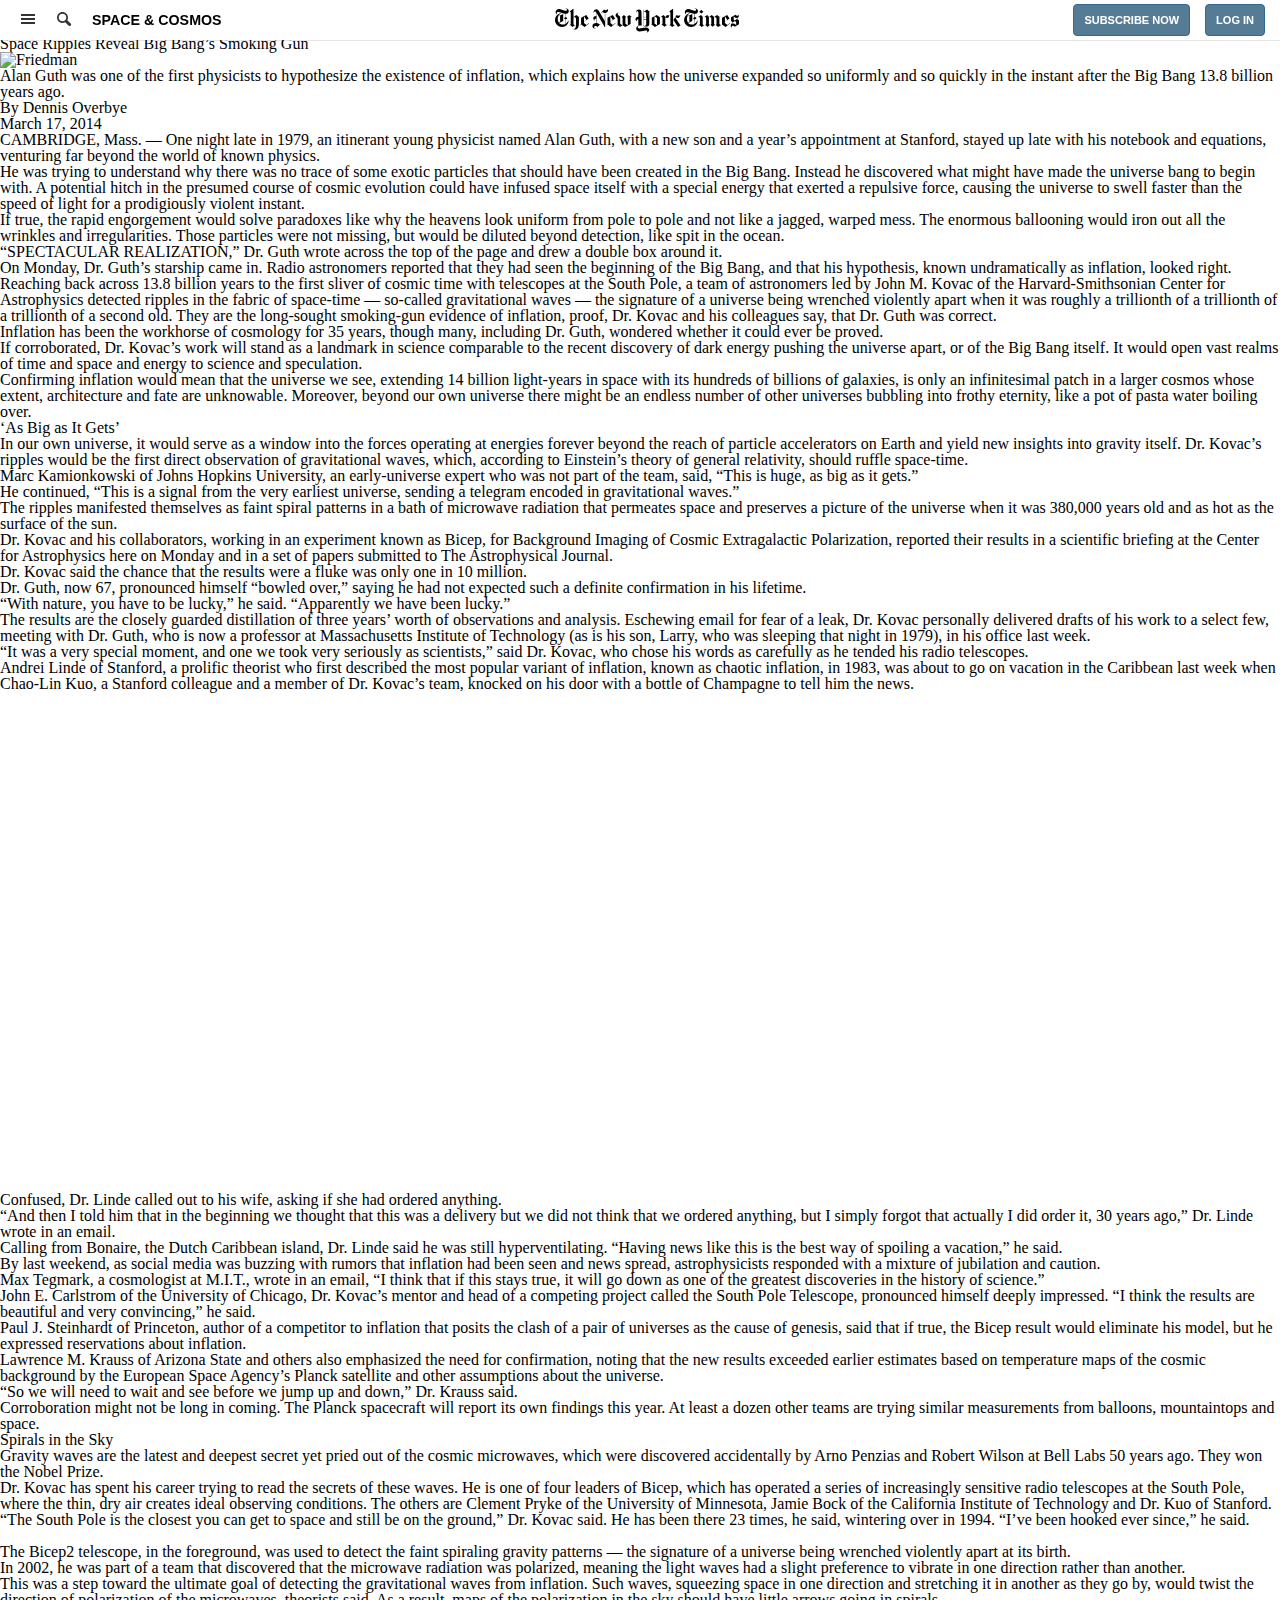
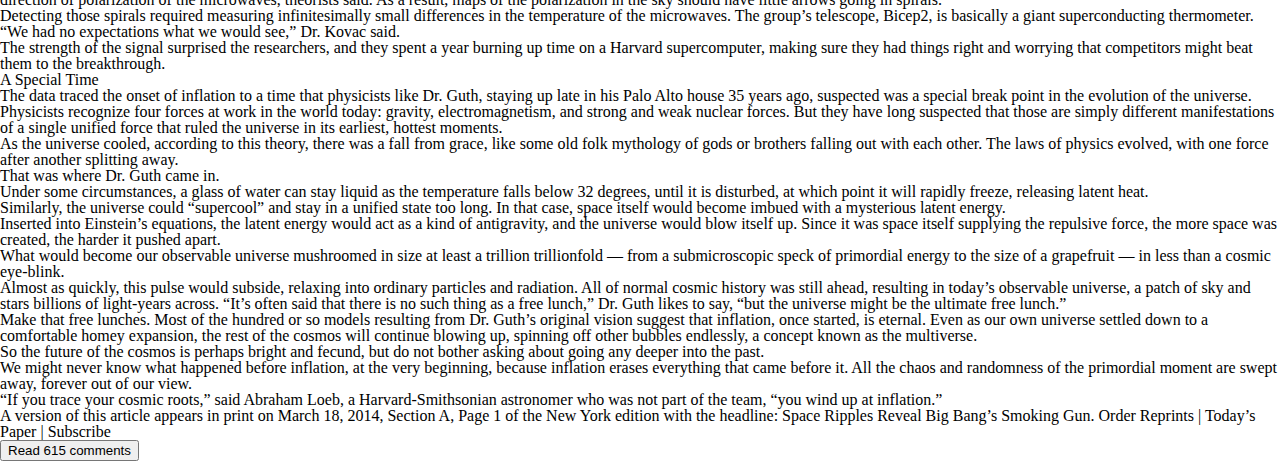
==== homepage.html @ ad90fe3d "Finish nav bar" ====
<!DOCTYPE html>
<html lang="en">
<head>
    <meta charset="UTF-8">
    <meta name="viewport" content="width=device-width, initial-scale=1.0">
    <title>Space Ripples Reveal Big Bang’s Smoking Gun</title>
    <link rel="icon" href="assets/">
    <link rel="stylesheet" href="reset.css">
    <link rel="stylesheet" href="style.css">
</head>
<body>

  <nav class="nav-bar">
    <ul>
      <li class="left-nav-bar"><img src="assets/hamburger-menu.svg" alt=""></li>
      <li class="left-nav-bar"><img src="assets/search.svg" alt=""></li>
      <li class="left-nav-bar section-topic"><a href="https://www.nytimes.com/section/science/space">Space &amp; Cosmos</a></li>

      <li class="middle-nav-bar"><img src="assets/nyt-logo.svg" alt=""></li>

      <li class="right-nav-bar"><button>Subscribe now</button></li>
      <li class="right-nav-bar"><button>Log in</button></li>
    </ul>
  </nav>
  <article>
    <header>Space Ripples Reveal Big Bang’s Smoking Gun</header>
    <nav><ul>
      <li></li>
      <li></li>
      <li></li>
      <li></li>
      <li></li>
      <li></li>
      <li></li>
    </ul></nav>
    <figure>
      <img src="https://static01.nyt.com/images/2014/03/18/science/space/18cosmos/18cosmos-superJumbo.jpg?quality=90&auto=webp" alt="Friedman">
      <figcaption>Alan Guth was one of the first physicists to hypothesize the existence of inflation, which explains how the universe expanded so uniformly and so quickly in the instant after the Big Bang 13.8 billion years ago.</figcaption>
    </figure>
    <section class="author-and-date">
      <p class="author">By Dennis Overbye</p>
      <p class="date">March 17, 2014</p>
    </section>
    <p>CAMBRIDGE, Mass. — One night late in 1979, an itinerant young physicist named Alan Guth, with a new son and a year’s appointment at Stanford, stayed up late with his notebook and equations, venturing far beyond the world of known physics.</p>
    <p>He was trying to understand why there was no trace of some exotic particles that should have been created in the Big Bang. Instead he discovered what might have made the universe bang to begin with. A potential hitch in the presumed course of cosmic evolution could have infused space itself with a special energy that exerted a repulsive force, causing the universe to swell faster than the speed of light for a prodigiously violent instant.</p>
    <p>If true, the rapid engorgement would solve paradoxes like why the heavens look uniform from pole to pole and not like a jagged, warped mess. The enormous ballooning would iron out all the wrinkles and irregularities. Those particles were not missing, but would be diluted beyond detection, like spit in the ocean.</p>
    <p>“SPECTACULAR REALIZATION,” Dr. Guth wrote across the top of the page and drew a double box around it.</p>
    <p>On Monday, Dr. Guth’s starship came in. Radio astronomers reported that they had seen the beginning of the Big Bang, and that his hypothesis, known undramatically as inflation, looked right.</p>
    <p>Reaching back across 13.8 billion years to the first sliver of cosmic time with telescopes at the South Pole, a team of astronomers led by John M. Kovac of the Harvard-Smithsonian Center for Astrophysics detected ripples in the fabric of space-time — so-called gravitational waves — the signature of a universe being wrenched violently apart when it was roughly a trillionth of a trillionth of a trillionth of a second old. They are the long-sought smoking-gun evidence of inflation, proof, Dr. Kovac and his colleagues say, that Dr. Guth was correct.</p>
    <p>Inflation has been the workhorse of cosmology for 35 years, though many, including Dr. Guth, wondered whether it could ever be proved.</p>
    <p>If corroborated, Dr. Kovac’s work will stand as a landmark in science comparable to the recent discovery of dark energy pushing the universe apart, or of the Big Bang itself. It would open vast realms of time and space and energy to science and speculation.</p>
    <p>Confirming inflation would mean that the universe we see, extending 14 billion light-years in space with its hundreds of billions of galaxies, is only an infinitesimal patch in a larger cosmos whose extent, architecture and fate are unknowable. Moreover, beyond our own universe there might be an endless number of other universes bubbling into frothy eternity, like a pot of pasta water boiling over.</p>
    <h2>‘As Big as It Gets’</h2>
    <p>In our own universe, it would serve as a window into the forces operating at energies forever beyond the reach of particle accelerators on Earth and yield new insights into gravity itself. Dr. Kovac’s ripples would be the first direct observation of gravitational waves, which, according to Einstein’s theory of general relativity, should ruffle space-time.</p>
    <p>Marc Kamionkowski of Johns Hopkins University, an early-universe expert who was not part of the team, said, “This is huge, as big as it gets.”</p>
    <p>He continued, “This is a signal from the very earliest universe, sending a telegram encoded in gravitational waves.”</p>
    <p>The ripples manifested themselves as faint spiral patterns in a bath of microwave radiation that permeates space and preserves a picture of the universe when it was 380,000 years old and as hot as the surface of the sun.</p>
    <p>Dr. Kovac and his collaborators, working in an experiment known as Bicep, for Background Imaging of Cosmic Extragalactic Polarization, reported their results in a scientific briefing at the Center for Astrophysics here on Monday and in a set of papers submitted to The Astrophysical Journal.</p>
    <section class="theory-of-inflation"></section>
    <p>Dr. Kovac said the chance that the results were a fluke was only one in 10 million.</p>
    <p>Dr. Guth, now 67, pronounced himself “bowled over,” saying he had not expected such a definite confirmation in his lifetime.</p>
    <p>“With nature, you have to be lucky,” he said. “Apparently we have been lucky.”</p>
    <p>The results are the closely guarded distillation of three years’ worth of observations and analysis. Eschewing email for fear of a leak, Dr. Kovac personally delivered drafts of his work to a select few, meeting with Dr. Guth, who is now a professor at Massachusetts Institute of Technology (as is his son, Larry, who was sleeping that night in 1979), in his office last week.</p>
    <p>“It was a very special moment, and one we took very seriously as scientists,” said Dr. Kovac, who chose his words as carefully as he tended his radio telescopes.</p>
    <p>Andrei Linde of Stanford, a prolific theorist who first described the most popular variant of inflation, known as chaotic inflation, in 1983, was about to go on vacation in the Caribbean last week when Chao-Lin Kuo, a Stanford colleague and a member of Dr. Kovac’s team, knocked on his door with a bottle of Champagne to tell him the news.</p>
    <iframe width="1345" height="497" src="https://www.youtube.com/embed/ZlfIVEy_YOA" frameborder="0" allow="accelerometer; autoplay; clipboard-write; encrypted-media; gyroscope; picture-in-picture" allowfullscreen></iframe>
    <p>Confused, Dr. Linde called out to his wife, asking if she had ordered anything.</p>
    <p>“And then I told him that in the beginning we thought that this was a delivery but we did not think that we ordered anything, but I simply forgot that actually I did order it, 30 years ago,” Dr. Linde wrote in an email.</p>
    <p>Calling from Bonaire, the Dutch Caribbean island, Dr. Linde said he was still hyperventilating. “Having news like this is the best way of spoiling a vacation,” he said.</p>
    <p>By last weekend, as social media was buzzing with rumors that inflation had been seen and news spread, astrophysicists responded with a mixture of jubilation and caution.</p>
    <p>Max Tegmark, a cosmologist at M.I.T., wrote in an email, “I think that if this stays true, it will go down as one of the greatest discoveries in the history of science.”</p>
    <p>John E. Carlstrom of the University of Chicago, Dr. Kovac’s mentor and head of a competing project called the South Pole Telescope, pronounced himself deeply impressed. “I think the results are beautiful and very convincing,” he said.</p>
    <p>Paul J. Steinhardt of Princeton, author of a competitor to inflation that posits the clash of a pair of universes as the cause of genesis, said that if true, the Bicep result would eliminate his model, but he expressed reservations about inflation.</p>
    <p>Lawrence M. Krauss of Arizona State and others also emphasized the need for confirmation, noting that the new results exceeded earlier estimates based on temperature maps of the cosmic background by the European Space Agency’s Planck satellite and other assumptions about the universe.</p>
    <p>“So we will need to wait and see before we jump up and down,” Dr. Krauss said.</p>
    <p>Corroboration might not be long in coming. The Planck spacecraft will report its own findings this year. At least a dozen other teams are trying similar measurements from balloons, mountaintops and space.</p>
    <h2>Spirals in the Sky</h2>
    <p>Gravity waves are the latest and deepest secret yet pried out of the cosmic microwaves, which were discovered accidentally by Arno Penzias and Robert Wilson at Bell Labs 50 years ago. They won the Nobel Prize.</p>
    <p>Dr. Kovac has spent his career trying to read the secrets of these waves. He is one of four leaders of Bicep, which has operated a series of increasingly sensitive radio telescopes at the South Pole, where the thin, dry air creates ideal observing conditions. The others are Clement Pryke of the University of Minnesota, Jamie Bock of the California Institute of Technology and Dr. Kuo of Stanford.</p>
    <p>“The South Pole is the closest you can get to space and still be on the ground,” Dr. Kovac said. He has been there 23 times, he said, wintering over in 1994. “I’ve been hooked ever since,” he said.</p>
    <figure>
      <img src="https://static01.nyt.com/images/2014/03/18/science/space/18cosmos-2/18cosmos-2-jumbo.jpg?quality=90&auto=webp" alt="">
      <figcaption>The Bicep2 telescope, in the foreground, was used to detect the faint spiraling gravity patterns — the signature of a universe being wrenched violently apart at its birth.</figcaption>
    </figure>
    <p>In 2002, he was part of a team that discovered that the microwave radiation was polarized, meaning the light waves had a slight preference to vibrate in one direction rather than another.</p>
    <p>This was a step toward the ultimate goal of detecting the gravitational waves from inflation. Such waves, squeezing space in one direction and stretching it in another as they go by, would twist the direction of polarization of the microwaves, theorists said. As a result, maps of the polarization in the sky should have little arrows going in spirals.</p>
    <p>Detecting those spirals required measuring infinitesimally small differences in the temperature of the microwaves. The group’s telescope, Bicep2, is basically a giant superconducting thermometer.</p>
    <p>“We had no expectations what we would see,” Dr. Kovac said.</p>
    <p>The strength of the signal surprised the researchers, and they spent a year burning up time on a Harvard supercomputer, making sure they had things right and worrying that competitors might beat them to the breakthrough.</p>
    <h2>A Special Time</h2>
    <p>The data traced the onset of inflation to a time that physicists like Dr. Guth, staying up late in his Palo Alto house 35 years ago, suspected was a special break point in the evolution of the universe.</p>
    <p>Physicists recognize four forces at work in the world today: gravity, electromagnetism, and strong and weak nuclear forces. But they have long suspected that those are simply different manifestations of a single unified force that ruled the universe in its earliest, hottest moments.</p>
    <p>As the universe cooled, according to this theory, there was a fall from grace, like some old folk mythology of gods or brothers falling out with each other. The laws of physics evolved, with one force after another splitting away.</p>
    <p>That was where Dr. Guth came in.</p>
    <p>Under some circumstances, a glass of water can stay liquid as the temperature falls below 32 degrees, until it is disturbed, at which point it will rapidly freeze, releasing latent heat.</p>
    <p>Similarly, the universe could “supercool” and stay in a unified state too long. In that case, space itself would become imbued with a mysterious latent energy.</p>
    <p>Inserted into Einstein’s equations, the latent energy would act as a kind of antigravity, and the universe would blow itself up. Since it was space itself supplying the repulsive force, the more space was created, the harder it pushed apart.</p>
    <p>What would become our observable universe mushroomed in size at least a trillion trillionfold — from a submicroscopic speck of primordial energy to the size of a grapefruit — in less than a cosmic eye-blink.</p>
    <p>Almost as quickly, this pulse would subside, relaxing into ordinary particles and radiation. All of normal cosmic history was still ahead, resulting in today’s observable universe, a patch of sky and stars billions of light-years across. “It’s often said that there is no such thing as a free lunch,” Dr. Guth likes to say, “but the universe might be the ultimate free lunch.”</p>
    <p>Make that free lunches. Most of the hundred or so models resulting from Dr. Guth’s original vision suggest that inflation, once started, is eternal. Even as our own universe settled down to a comfortable homey expansion, the rest of the cosmos will continue blowing up, spinning off other bubbles endlessly, a concept known as the multiverse.</p>
    <p>So the future of the cosmos is perhaps bright and fecund, but do not bother asking about going any deeper into the past.</p>
    <p>We might never know what happened before inflation, at the very beginning, because inflation erases everything that came before it. All the chaos and randomness of the primordial moment are swept away, forever out of our view.</p>
    <p>“If you trace your cosmic roots,” said Abraham Loeb, a Harvard-Smithsonian astronomer who was not part of the team, “you wind up at inflation.”</p>
    <div class="bottom-of-article">
      <p>A version of this article appears in print on March 18, 2014, Section A, Page 1 of the New York edition with the headline: Space Ripples Reveal Big Bang’s Smoking Gun. Order Reprints | Today’s Paper | Subscribe</p>
      <button>Read 615 comments</button>
    </div>
  </article>
</body>
</html>
---- style.css ----
a {
	/* visual */
	text-decoration: none;	
	color: black;
}

.nav-bar {
	/* positioning */
	position: fixed;
	top: 0;
	left: 0;
	right: 0;
	z-index: 98;

	/* visual */
	background-color: #fff;
	box-shadow: 0 0 0 1px rgba(0, 0, 0, 0.1);
}

.nav-bar ul {
	/* Positioning */

	/* Box model */
	display: flex;
	justify-content: center;
	align-items: center;

	/* Typographic */

	/* Visual */
	height: 40px;

	/* Misc */
}

.left-nav-bar {
	/* positioning */
	margin-left: 20px;
}

.section-topic a{
	/* typographic */
	text-transform: uppercase;
	font-weight: 700;
	font-family: nyt-franklin,helvetica,arial,sans-serif;
	font-size: 14.25px;
}

.middle-nav-bar {
	/* box model */
	display: flex;
	flex-grow: 1;
	justify-content: center;
}

.right-nav-bar {
	/* positioning	 */
	margin-right: 15px;
}

.right-nav-bar button {
	/* visual */
	height: 32px;
	color:white;
	background-color: blue;
	border-radius: 4px;
	background-color: #567b95;
	border: 1px solid #326891;
	padding-left: 10px;
	padding-right: 10px;

	/* typographic */
	font-weight: 700;
	font-family: nyt-franklin,helvetica,arial,sans-serif;
	font-size: 11px;
	text-transform: uppercase;

	/* misc */
	cursor: pointer;
}

.section {
	display: flex;
	justify-content: space-evenly;
}

article {
	margin-top: 36px;
}
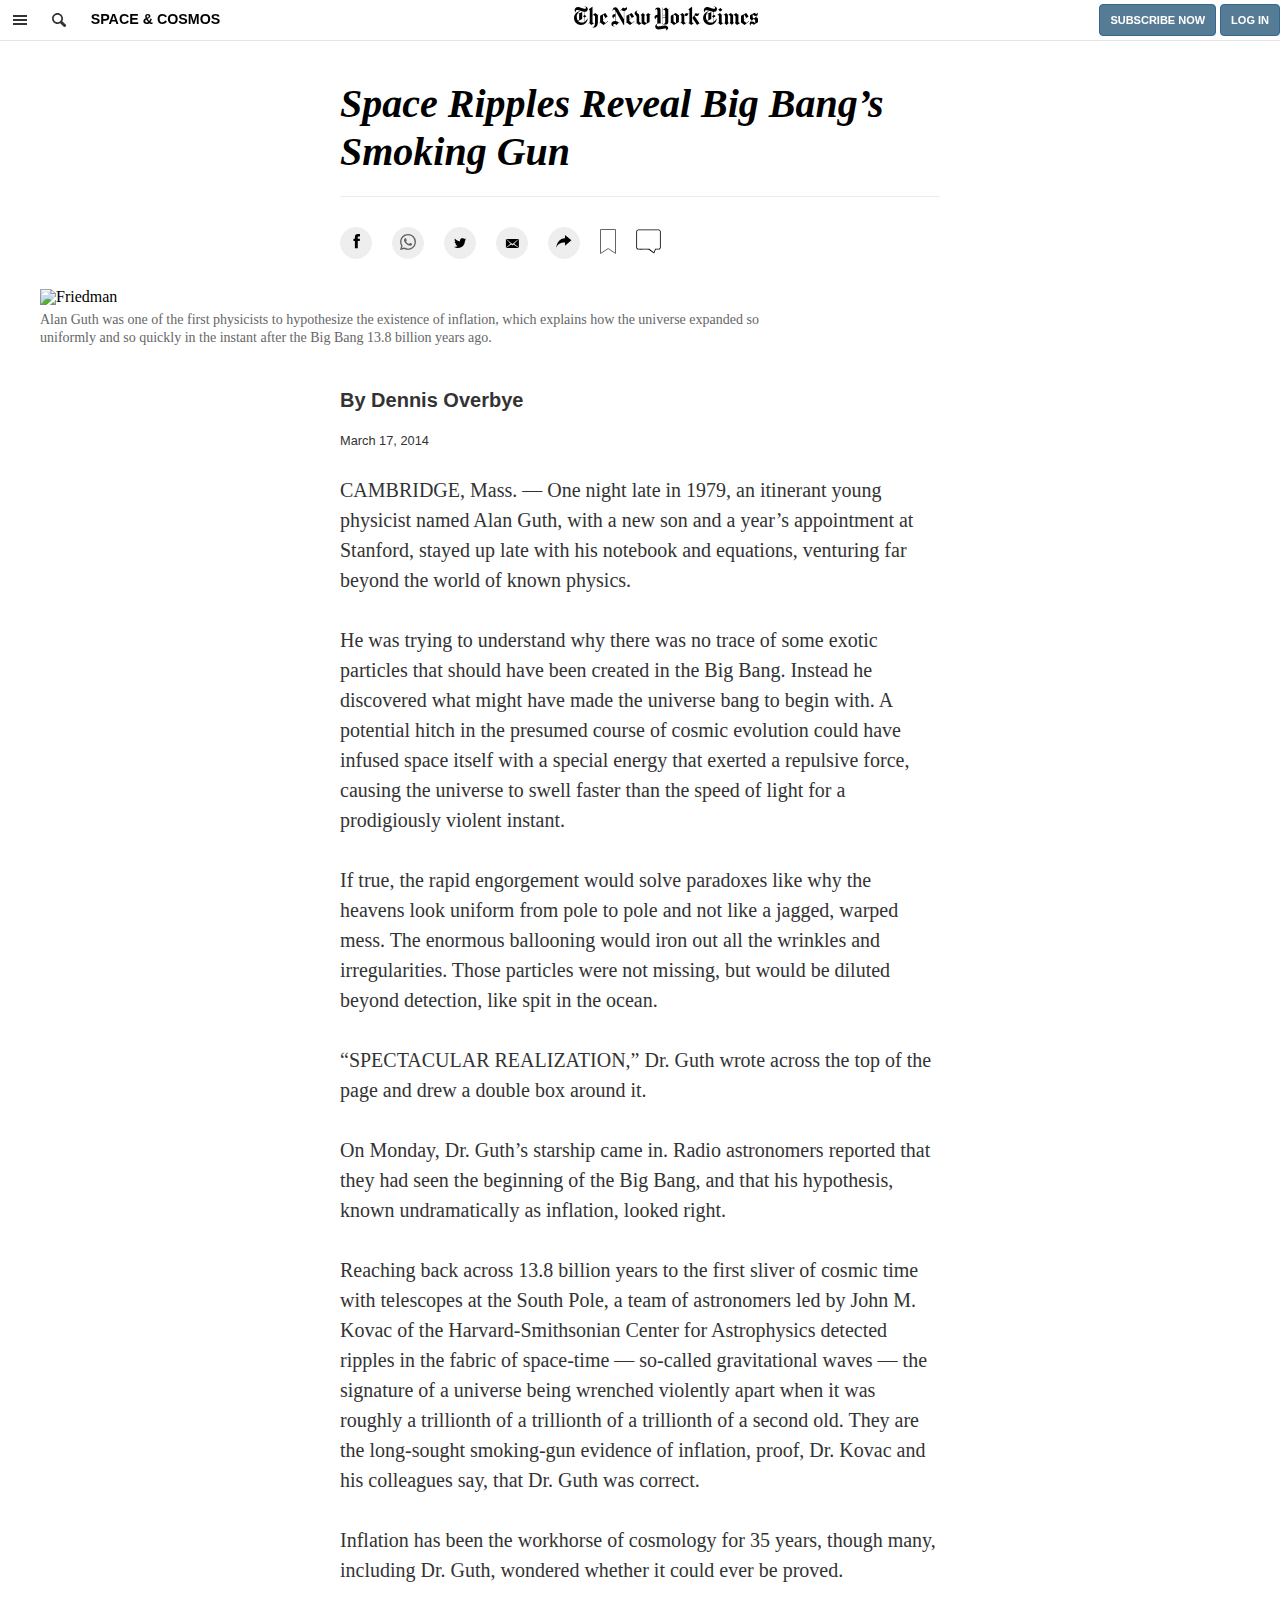
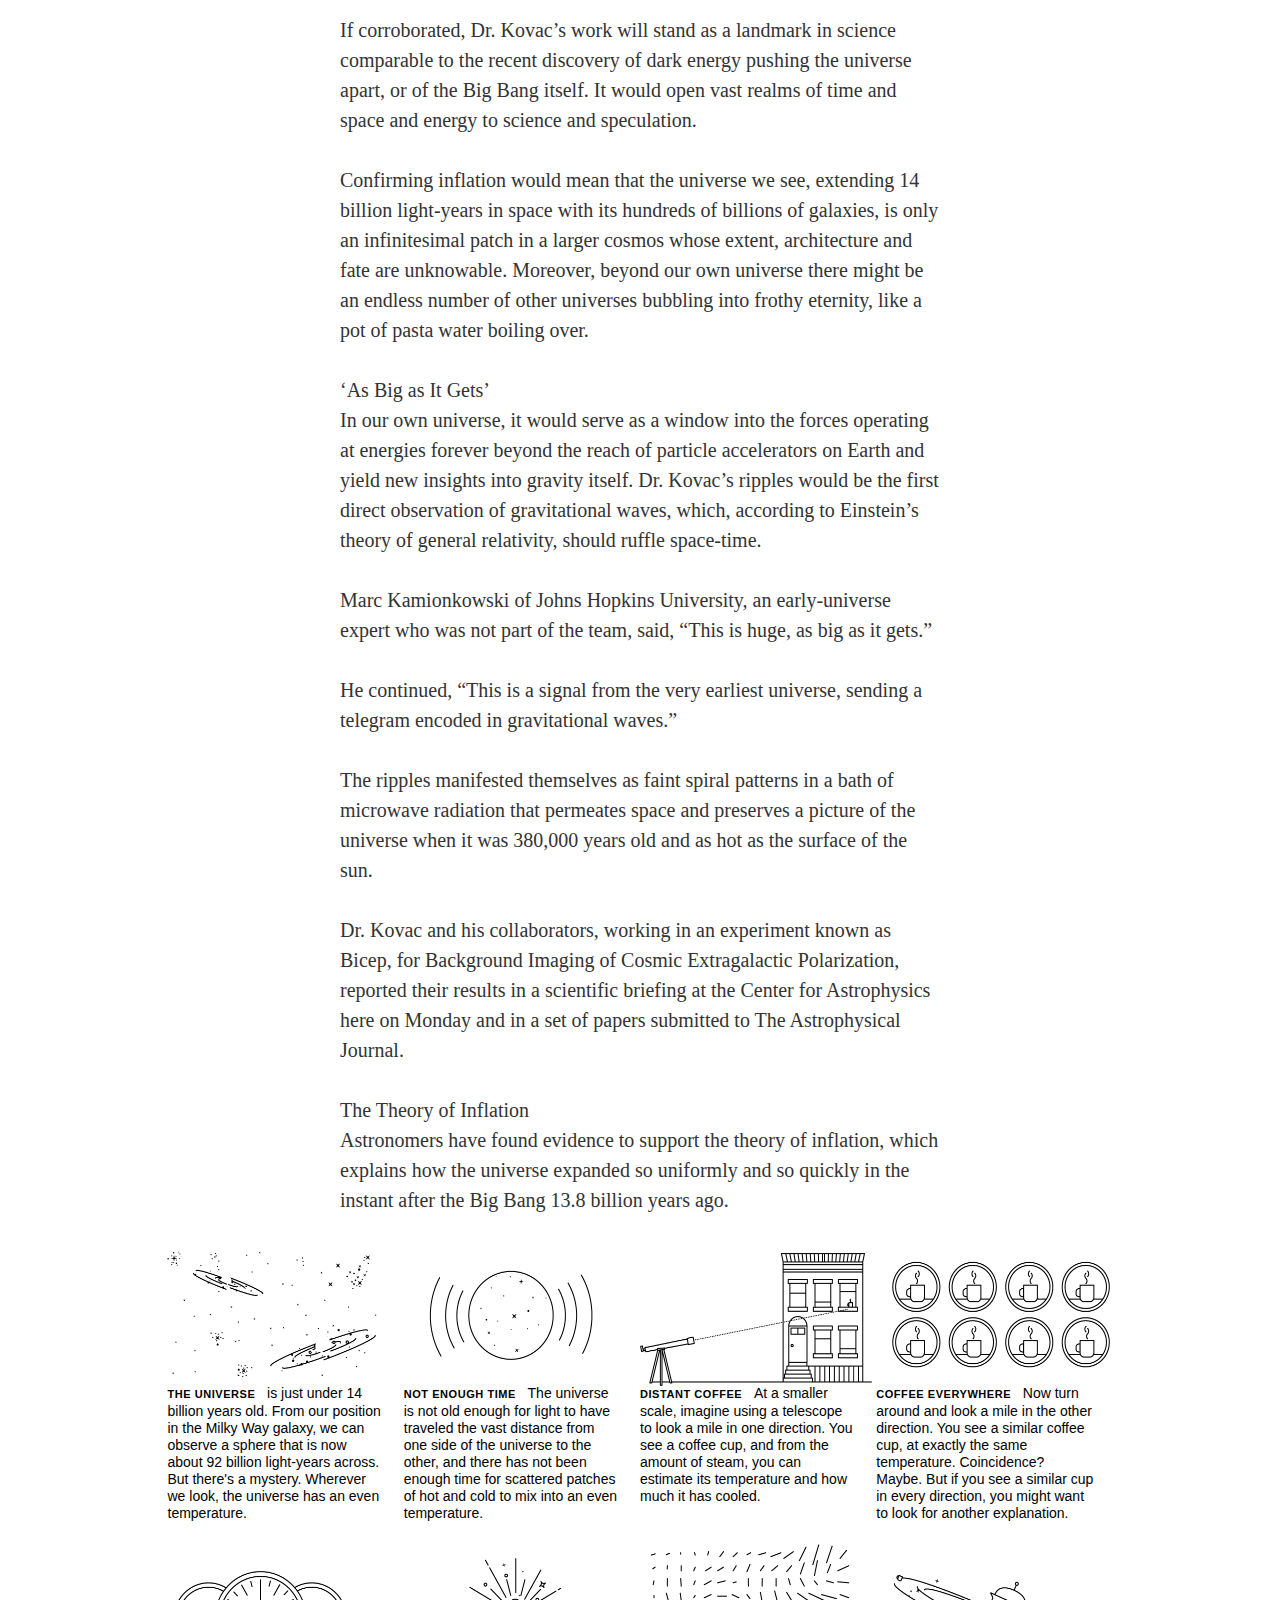
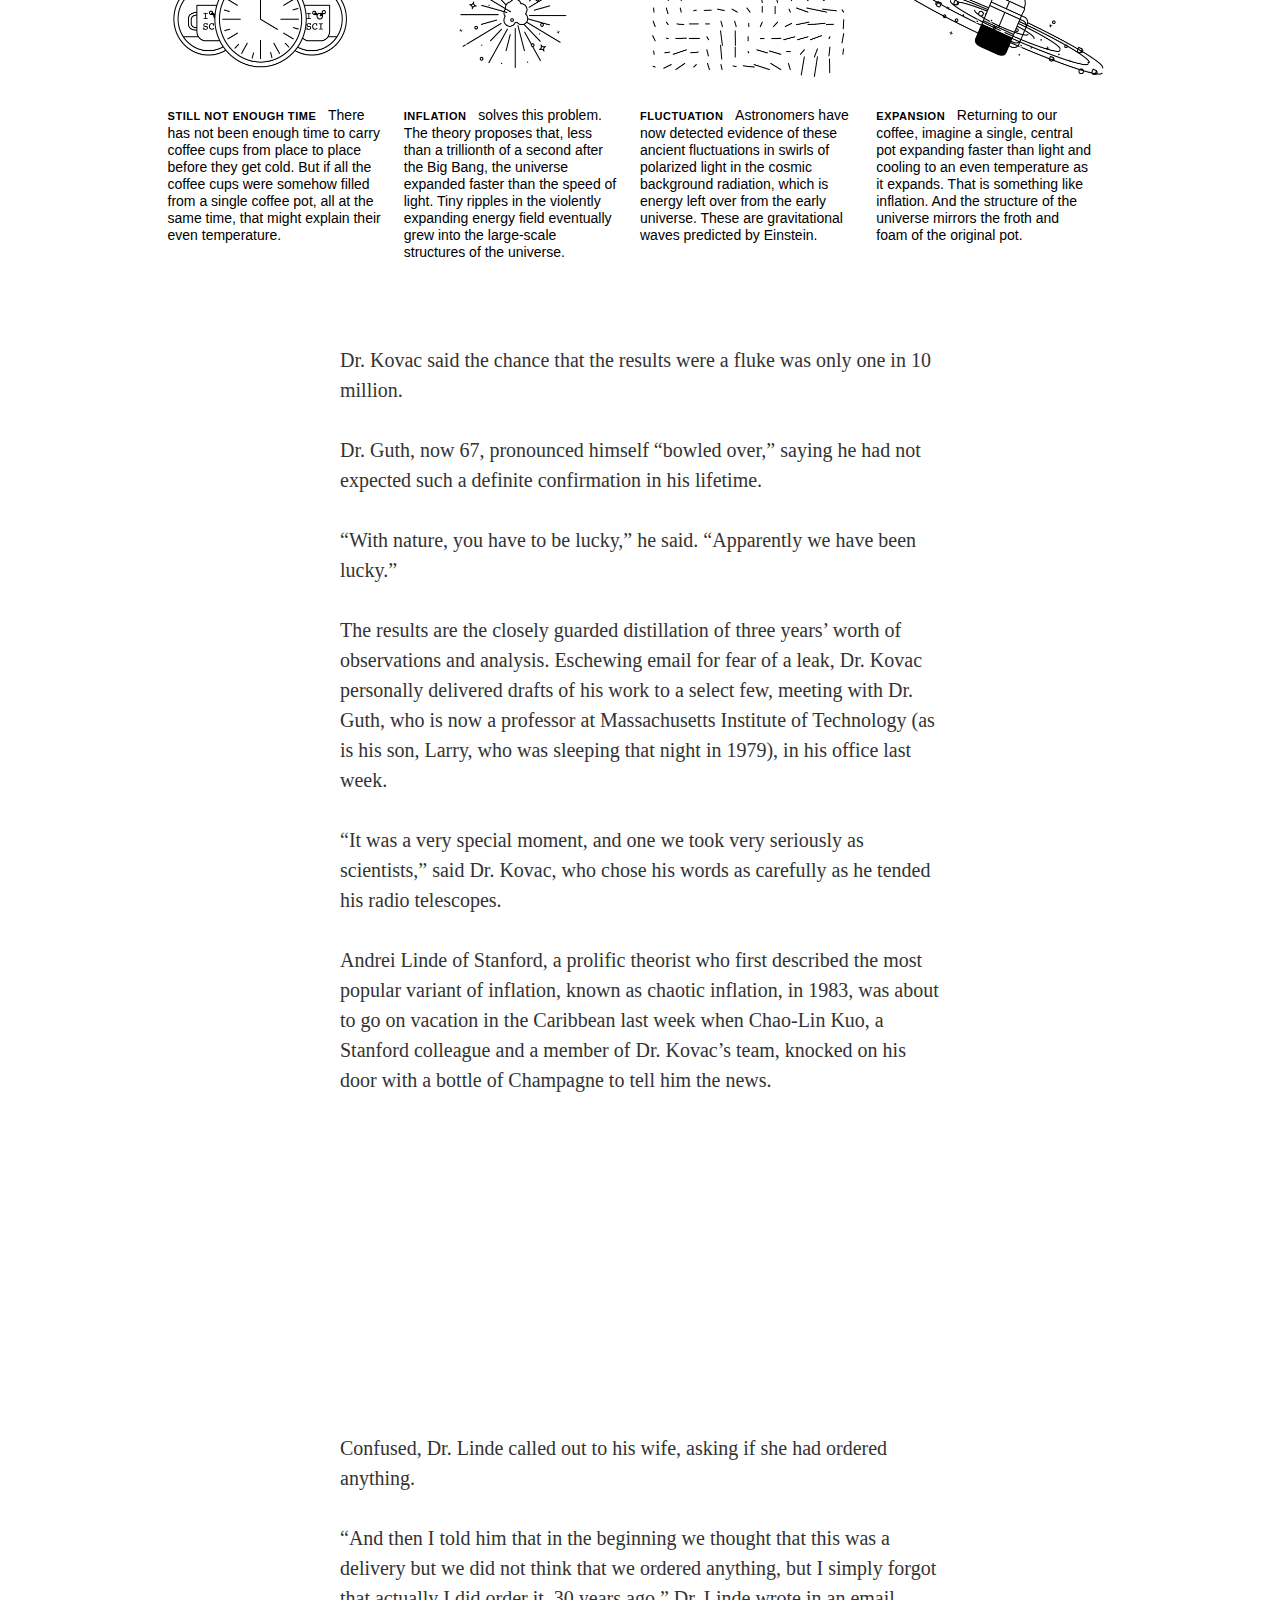
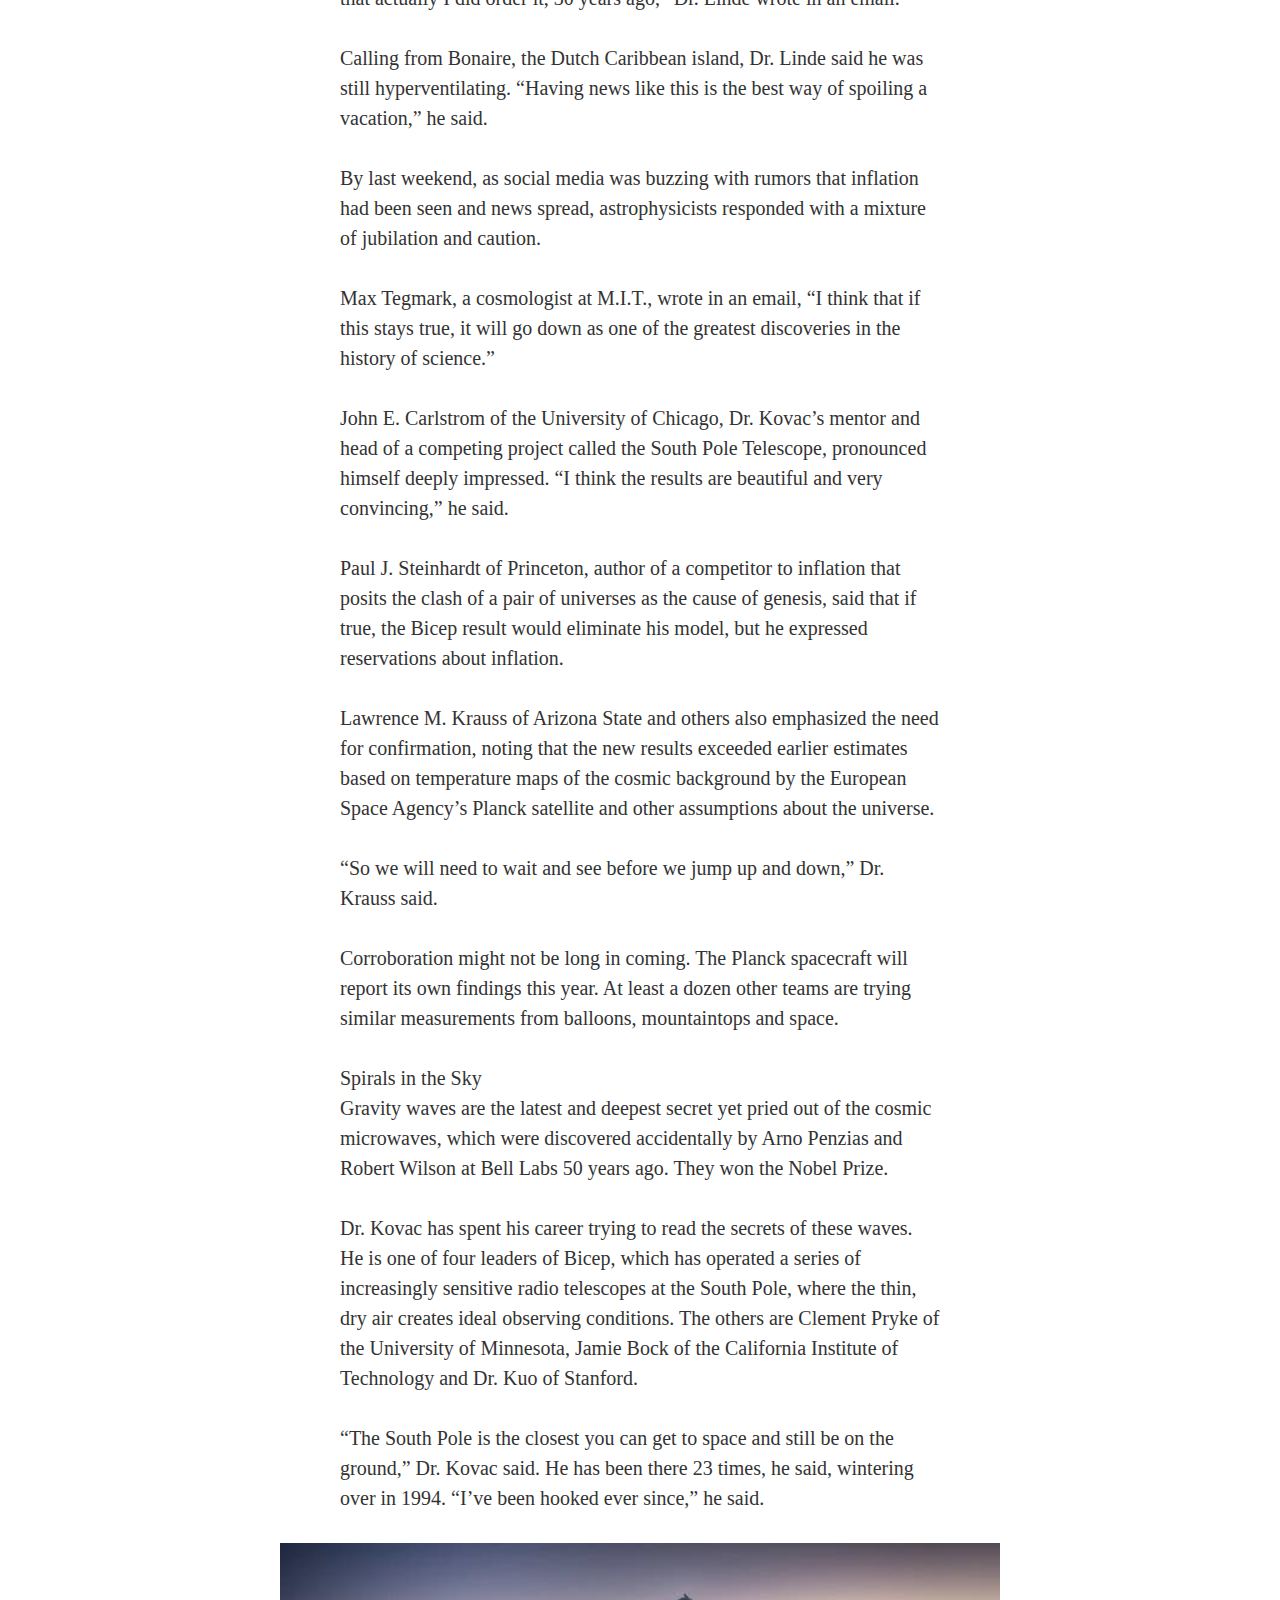
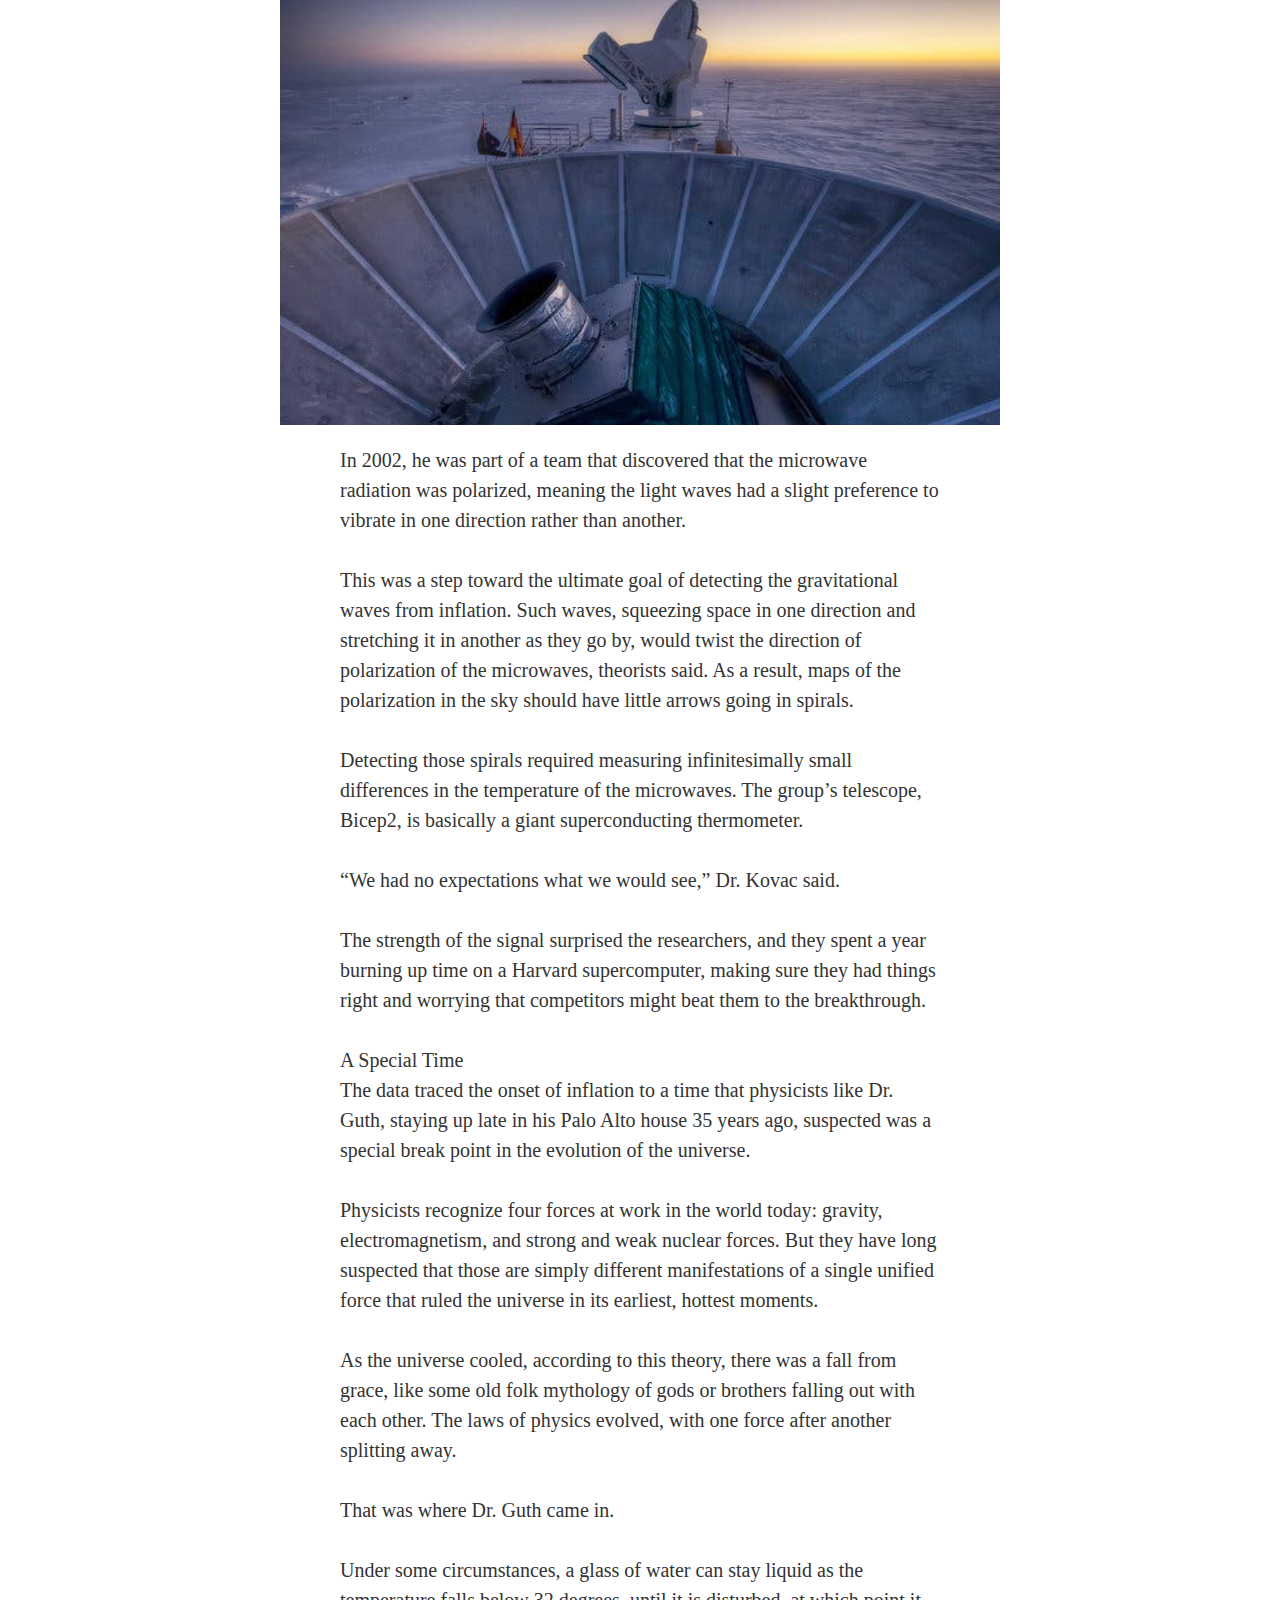
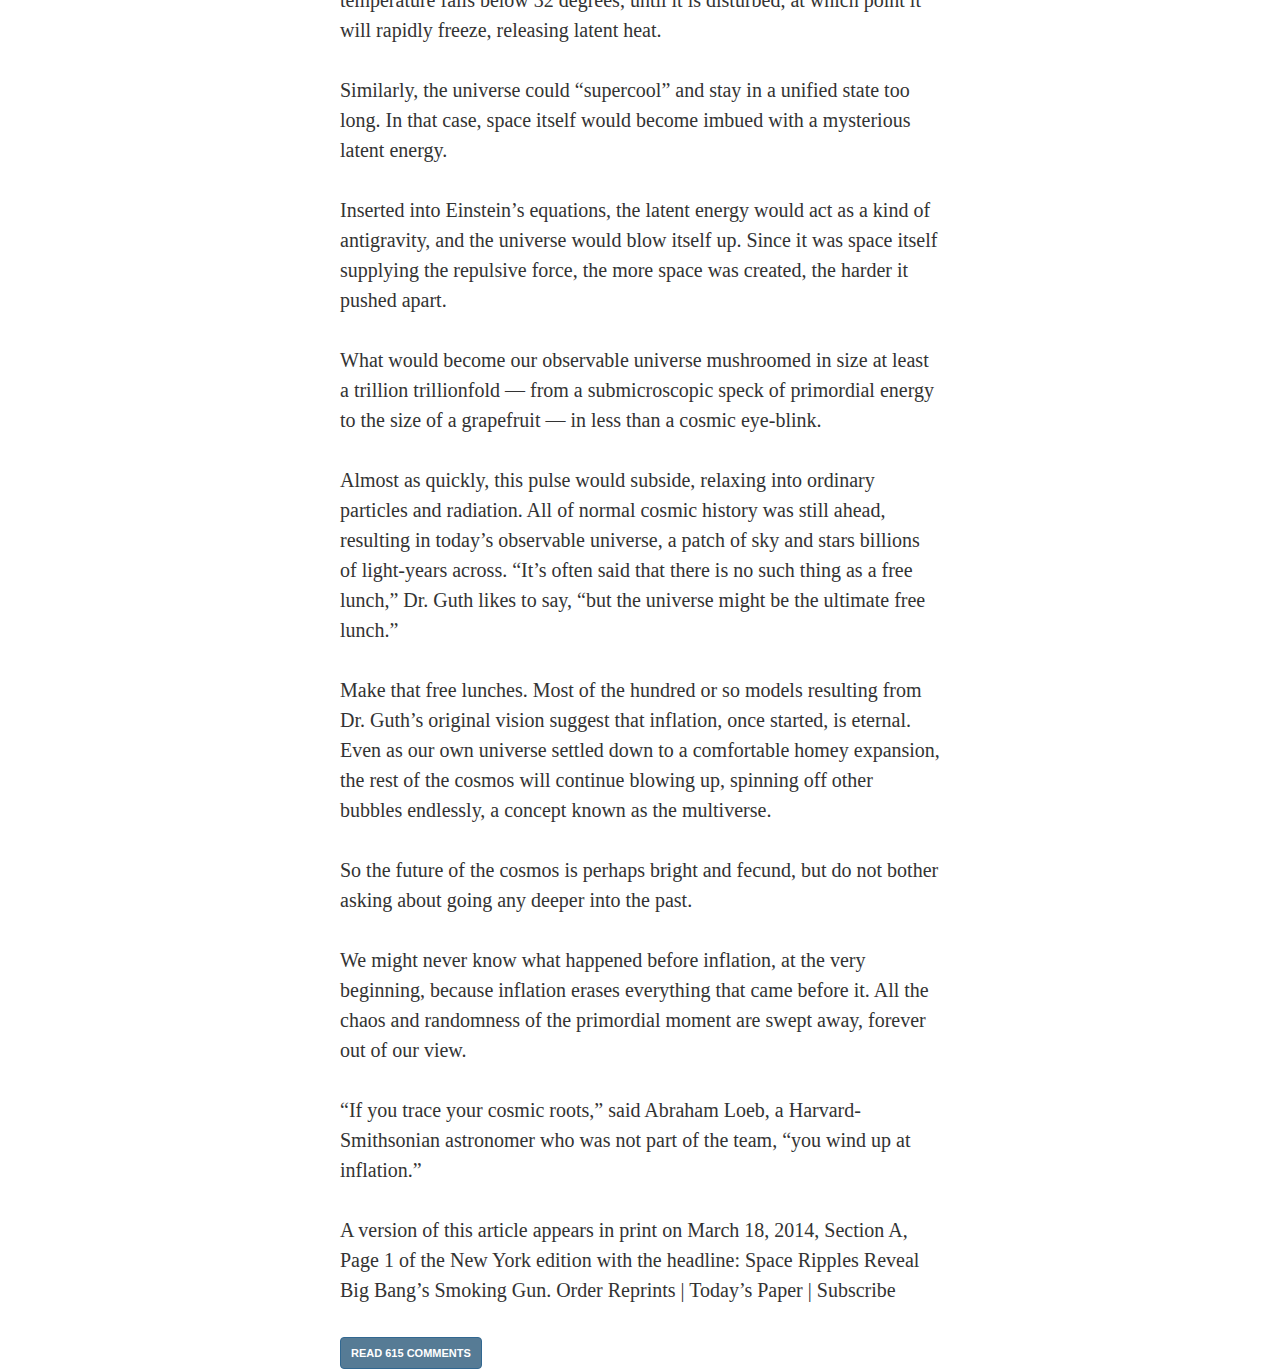
==== commit cd929ab1: "beta version" ====
--- a/homepage.html
+++ b/homepage.html
@@ -11,100 +11,131 @@
 <body>
 
   <nav class="nav-bar">
-    <ul>
-      <li class="left-nav-bar"><img src="assets/hamburger-menu.svg" alt=""></li>
-      <li class="left-nav-bar"><img src="assets/search.svg" alt=""></li>
-      <li class="left-nav-bar section-topic"><a href="https://www.nytimes.com/section/science/space">Space &amp; Cosmos</a></li>
-
-      <li class="middle-nav-bar"><img src="assets/nyt-logo.svg" alt=""></li>
-
-      <li class="right-nav-bar"><button>Subscribe now</button></li>
-      <li class="right-nav-bar"><button>Log in</button></li>
-    </ul>
+    <div class="nav-bar-container">
+      <div class="left-nav-bar">
+        <img src="assets/hamburger-menu.svg" alt="">
+        <img src="assets/search.svg" alt="">
+        <a href="https://www.nytimes.com/section/science/space" class="section-topic">Space &amp; Cosmos</a>
+      </div>
+      <div class="middle-nav-bar">
+        <img src="assets/nyt-logo.svg" alt="">
+      </div>
+      <div class="right-nav-bar">
+        <button class="button">Subscribe now</button>
+        <button class="button">Log in</button>
+      </div> 
+    </div>
   </nav>
   <article>
-    <header>Space Ripples Reveal Big Bang’s Smoking Gun</header>
-    <nav><ul>
-      <li></li>
-      <li></li>
-      <li></li>
-      <li></li>
-      <li></li>
-      <li></li>
-      <li></li>
-    </ul></nav>
-    <figure>
-      <img src="https://static01.nyt.com/images/2014/03/18/science/space/18cosmos/18cosmos-superJumbo.jpg?quality=90&auto=webp" alt="Friedman">
-      <figcaption>Alan Guth was one of the first physicists to hypothesize the existence of inflation, which explains how the universe expanded so uniformly and so quickly in the instant after the Big Bang 13.8 billion years ago.</figcaption>
+    <h1 class="article-header">Space Ripples Reveal Big Bang’s Smoking Gun</h1>
+    <ul class="social-widget">
+      <li class="social-media-icon"><a href="">
+        <svg viewBox="0 0 7 15" width="7" height="15"><path fill-rule="evenodd" clip-rule="evenodd" d="M4.775 14.163V7.08h1.923l.255-2.441H4.775l.004-1.222c0-.636.06-.977.958-.977H6.94V0H5.016c-2.31 0-3.123 1.184-3.123 3.175V4.64H.453v2.44h1.44v7.083h2.882z" fill="#000"></path></svg>
+      </a></li>
+      <li class="social-media-icon"><a href="">
+        <svg xmlns="http://www.w3.org/2000/svg" xmlns:xlink="http://www.w3.org/1999/xlink" aria-hidden="true" focusable="false" width="1em" height="1em" style="-ms-transform: rotate(360deg); -webkit-transform: rotate(360deg); transform: rotate(360deg);" preserveAspectRatio="xMidYMid meet" viewBox="0 0 24 24"><path d="M17.472 14.382c-.297-.149-1.758-.867-2.03-.967c-.273-.099-.471-.148-.67.15c-.197.297-.767.966-.94 1.164c-.173.199-.347.223-.644.075c-.297-.15-1.255-.463-2.39-1.475c-.883-.788-1.48-1.761-1.653-2.059c-.173-.297-.018-.458.13-.606c.134-.133.298-.347.446-.52c.149-.174.198-.298.298-.497c.099-.198.05-.371-.025-.52c-.075-.149-.669-1.612-.916-2.207c-.242-.579-.487-.5-.669-.51a12.8 12.8 0 0 0-.57-.01c-.198 0-.52.074-.792.372c-.272.297-1.04 1.016-1.04 2.479c0 1.462 1.065 2.875 1.213 3.074c.149.198 2.096 3.2 5.077 4.487c.709.306 1.262.489 1.694.625c.712.227 1.36.195 1.871.118c.571-.085 1.758-.719 2.006-1.413c.248-.694.248-1.289.173-1.413c-.074-.124-.272-.198-.57-.347m-5.421 7.403h-.004a9.87 9.87 0 0 1-5.031-1.378l-.361-.214l-3.741.982l.998-3.648l-.235-.374a9.86 9.86 0 0 1-1.51-5.26c.001-5.45 4.436-9.884 9.888-9.884c2.64 0 5.122 1.03 6.988 2.898a9.825 9.825 0 0 1 2.893 6.994c-.003 5.45-4.437 9.884-9.885 9.884m8.413-18.297A11.815 11.815 0 0 0 12.05 0C5.495 0 .16 5.335.157 11.892c0 2.096.547 4.142 1.588 5.945L.057 24l6.305-1.654a11.882 11.882 0 0 0 5.683 1.448h.005c6.554 0 11.89-5.335 11.893-11.893a11.821 11.821 0 0 0-3.48-8.413z" fill="#626262"/></svg>
+      </a></li>
+      <li class="social-media-icon"><a href="">
+        <svg viewBox="0 0 13 10" width="13" height="10"><path fill-rule="evenodd" clip-rule="evenodd" d="M5.987 2.772l.025.425-.429-.052c-1.562-.2-2.927-.876-4.086-2.011L.93.571.784.987c-.309.927-.111 1.906.533 2.565.343.364.266.416-.327.2-.206-.07-.386-.122-.403-.096-.06.06.146.85.309 1.161.223.434.678.858 1.176 1.11l.42.199-.497.009c-.481 0-.498.008-.447.19.172.564.85 1.162 1.606 1.422l.532.182-.464.277a4.833 4.833 0 0 1-2.3.641c-.387.009-.704.044-.704.07 0 .086 1.047.572 1.657.762 1.828.564 4 .32 5.631-.641 1.159-.685 2.318-2.045 2.859-3.363.292-.702.583-1.984.583-2.6 0-.398.026-.45.507-.927.283-.277.55-.58.6-.667.087-.165.078-.165-.36-.018-.73.26-.832.226-.472-.164.266-.278.584-.78.584-.928 0-.026-.129.018-.275.096a4.79 4.79 0 0 1-.755.294l-.464.148-.42-.286C9.66.467 9.335.293 9.163.24 8.725.12 8.055.137 7.66.276c-1.074.39-1.752 1.395-1.674 2.496z" fill="#000"></path></svg>
+      </a></li>
+      <li class="social-media-icon"><a href="">
+        <svg viewBox="0 0 15 9" width="15" height="9"><path fill-rule="evenodd" clip-rule="evenodd" d="M.906 8.418V0L5.64 4.76.906 8.419zm13 0L9.174 4.761 13.906 0v8.418zM7.407 6.539l-1.13-1.137L.907 9h13l-5.37-3.598-1.13 1.137zM1.297 0h12.22l-6.11 5.095L1.297 0z" fill="#000"></path></svg>
+      </a></li>
+      <li class="social-media-icon"><a href="">
+        <svg viewBox="0 0 16 13" width="16" height="13"><path fill-rule="evenodd" clip-rule="evenodd" d="M15.406 5.359L8.978 0v3.215C3.82 3.215.406 8.107.406 12.66 1.653 9.133 4.29 7.517 8.978 7.517v3.2l6.428-5.358z" fill="#000"></path></svg>
+      </a></li>
+      <li><a href="">
+        <svg stroke="none" width="16px" height="25px" viewBox="0 0 16 25" class="css-ubw31m"><g stroke="none" stroke-width="1" fill="none" fill-rule="evenodd"><g stroke="#666" fill="none"><path fill="none" d="M0.5,0.5 L0.5,24.5 L8.1716264,19.5137775 L15.5,24.4404006 L15.5,0.5 L0.5,0.5 Z"></path></g></g></svg>
+      </a></li>
+      <li><a href="">
+        <svg width="25px" height="25px" xmlns="http://www.w3.org/2000/svg" xmlns:xlink="http://www.w3.org/1999/xlink" x="0px" y="0px" viewBox="0 0 1000 1000" enable-background="new 0 0 1000 1000" xml:space="preserve"><g><path d="M10,107.5c-1-46,39.4-88.7,86.1-89.4c269.2,0,538.7,0,807.8,0c46.3,0.7,86.7,43,86.1,89.4c0,209.9,0,419.5,0,629.4c0,44.7-38.1,85.7-83.1,87.7c-38.7,0.7-77.5,0-116.5,0.3c-21.9,52.3-43,104.6-64.9,156.9c-68.9-52-137.7-104.6-206.6-156.3c-141.7-1.3-283.7,0-425.4-0.7c-45-2-83.4-43.4-83.4-88.4C10,527,10,317.4,10,107.5 M43.5,107.2c-0.3,208.9,0,417.5,0,626.4c-1,28.8,23.5,56.6,53,57.3c144.7,0.7,289.7-0.3,434.4,1c60.6,45.4,120.5,91.4,180.8,136.7c19.2-45.7,37.7-91.7,56.9-137.4c45.4-0.7,90.7,0.3,136.1-0.3c26.5-0.7,50-24.5,52.3-50.7c0.7-210.9,0.3-421.8,0-632.7c0.3-29.5-26.5-56-55.6-55.6c-267.2,0-534.4,0-801.5,0C69.9,51.6,43.1,78,43.5,107.2z"/></g></svg>
+      </a></li>
+    </ul>
+    <figure class="article-figure">
+      <img src="https://static01.nyt.com/images/2014/03/18/science/space/18cosmos/18cosmos-superJumbo.jpg?quality=90&auto=webp" alt="Friedman" class="article-figure-image">
+      <figcaption class="article-figure-figcaption">Alan Guth was one of the first physicists to hypothesize the existence of inflation, which explains how the universe expanded so uniformly and so quickly in the instant after the Big Bang 13.8 billion years ago.</figcaption>
     </figure>
-    <section class="author-and-date">
-      <p class="author">By Dennis Overbye</p>
-      <p class="date">March 17, 2014</p>
-    </section>
-    <p>CAMBRIDGE, Mass. — One night late in 1979, an itinerant young physicist named Alan Guth, with a new son and a year’s appointment at Stanford, stayed up late with his notebook and equations, venturing far beyond the world of known physics.</p>
-    <p>He was trying to understand why there was no trace of some exotic particles that should have been created in the Big Bang. Instead he discovered what might have made the universe bang to begin with. A potential hitch in the presumed course of cosmic evolution could have infused space itself with a special energy that exerted a repulsive force, causing the universe to swell faster than the speed of light for a prodigiously violent instant.</p>
-    <p>If true, the rapid engorgement would solve paradoxes like why the heavens look uniform from pole to pole and not like a jagged, warped mess. The enormous ballooning would iron out all the wrinkles and irregularities. Those particles were not missing, but would be diluted beyond detection, like spit in the ocean.</p>
-    <p>“SPECTACULAR REALIZATION,” Dr. Guth wrote across the top of the page and drew a double box around it.</p>
-    <p>On Monday, Dr. Guth’s starship came in. Radio astronomers reported that they had seen the beginning of the Big Bang, and that his hypothesis, known undramatically as inflation, looked right.</p>
-    <p>Reaching back across 13.8 billion years to the first sliver of cosmic time with telescopes at the South Pole, a team of astronomers led by John M. Kovac of the Harvard-Smithsonian Center for Astrophysics detected ripples in the fabric of space-time — so-called gravitational waves — the signature of a universe being wrenched violently apart when it was roughly a trillionth of a trillionth of a trillionth of a second old. They are the long-sought smoking-gun evidence of inflation, proof, Dr. Kovac and his colleagues say, that Dr. Guth was correct.</p>
-    <p>Inflation has been the workhorse of cosmology for 35 years, though many, including Dr. Guth, wondered whether it could ever be proved.</p>
-    <p>If corroborated, Dr. Kovac’s work will stand as a landmark in science comparable to the recent discovery of dark energy pushing the universe apart, or of the Big Bang itself. It would open vast realms of time and space and energy to science and speculation.</p>
-    <p>Confirming inflation would mean that the universe we see, extending 14 billion light-years in space with its hundreds of billions of galaxies, is only an infinitesimal patch in a larger cosmos whose extent, architecture and fate are unknowable. Moreover, beyond our own universe there might be an endless number of other universes bubbling into frothy eternity, like a pot of pasta water boiling over.</p>
-    <h2>‘As Big as It Gets’</h2>
-    <p>In our own universe, it would serve as a window into the forces operating at energies forever beyond the reach of particle accelerators on Earth and yield new insights into gravity itself. Dr. Kovac’s ripples would be the first direct observation of gravitational waves, which, according to Einstein’s theory of general relativity, should ruffle space-time.</p>
-    <p>Marc Kamionkowski of Johns Hopkins University, an early-universe expert who was not part of the team, said, “This is huge, as big as it gets.”</p>
-    <p>He continued, “This is a signal from the very earliest universe, sending a telegram encoded in gravitational waves.”</p>
-    <p>The ripples manifested themselves as faint spiral patterns in a bath of microwave radiation that permeates space and preserves a picture of the universe when it was 380,000 years old and as hot as the surface of the sun.</p>
-    <p>Dr. Kovac and his collaborators, working in an experiment known as Bicep, for Background Imaging of Cosmic Extragalactic Polarization, reported their results in a scientific briefing at the Center for Astrophysics here on Monday and in a set of papers submitted to The Astrophysical Journal.</p>
-    <section class="theory-of-inflation"></section>
-    <p>Dr. Kovac said the chance that the results were a fluke was only one in 10 million.</p>
-    <p>Dr. Guth, now 67, pronounced himself “bowled over,” saying he had not expected such a definite confirmation in his lifetime.</p>
-    <p>“With nature, you have to be lucky,” he said. “Apparently we have been lucky.”</p>
-    <p>The results are the closely guarded distillation of three years’ worth of observations and analysis. Eschewing email for fear of a leak, Dr. Kovac personally delivered drafts of his work to a select few, meeting with Dr. Guth, who is now a professor at Massachusetts Institute of Technology (as is his son, Larry, who was sleeping that night in 1979), in his office last week.</p>
-    <p>“It was a very special moment, and one we took very seriously as scientists,” said Dr. Kovac, who chose his words as carefully as he tended his radio telescopes.</p>
-    <p>Andrei Linde of Stanford, a prolific theorist who first described the most popular variant of inflation, known as chaotic inflation, in 1983, was about to go on vacation in the Caribbean last week when Chao-Lin Kuo, a Stanford colleague and a member of Dr. Kovac’s team, knocked on his door with a bottle of Champagne to tell him the news.</p>
-    <iframe width="1345" height="497" src="https://www.youtube.com/embed/ZlfIVEy_YOA" frameborder="0" allow="accelerometer; autoplay; clipboard-write; encrypted-media; gyroscope; picture-in-picture" allowfullscreen></iframe>
-    <p>Confused, Dr. Linde called out to his wife, asking if she had ordered anything.</p>
-    <p>“And then I told him that in the beginning we thought that this was a delivery but we did not think that we ordered anything, but I simply forgot that actually I did order it, 30 years ago,” Dr. Linde wrote in an email.</p>
-    <p>Calling from Bonaire, the Dutch Caribbean island, Dr. Linde said he was still hyperventilating. “Having news like this is the best way of spoiling a vacation,” he said.</p>
-    <p>By last weekend, as social media was buzzing with rumors that inflation had been seen and news spread, astrophysicists responded with a mixture of jubilation and caution.</p>
-    <p>Max Tegmark, a cosmologist at M.I.T., wrote in an email, “I think that if this stays true, it will go down as one of the greatest discoveries in the history of science.”</p>
-    <p>John E. Carlstrom of the University of Chicago, Dr. Kovac’s mentor and head of a competing project called the South Pole Telescope, pronounced himself deeply impressed. “I think the results are beautiful and very convincing,” he said.</p>
-    <p>Paul J. Steinhardt of Princeton, author of a competitor to inflation that posits the clash of a pair of universes as the cause of genesis, said that if true, the Bicep result would eliminate his model, but he expressed reservations about inflation.</p>
-    <p>Lawrence M. Krauss of Arizona State and others also emphasized the need for confirmation, noting that the new results exceeded earlier estimates based on temperature maps of the cosmic background by the European Space Agency’s Planck satellite and other assumptions about the universe.</p>
-    <p>“So we will need to wait and see before we jump up and down,” Dr. Krauss said.</p>
-    <p>Corroboration might not be long in coming. The Planck spacecraft will report its own findings this year. At least a dozen other teams are trying similar measurements from balloons, mountaintops and space.</p>
-    <h2>Spirals in the Sky</h2>
-    <p>Gravity waves are the latest and deepest secret yet pried out of the cosmic microwaves, which were discovered accidentally by Arno Penzias and Robert Wilson at Bell Labs 50 years ago. They won the Nobel Prize.</p>
-    <p>Dr. Kovac has spent his career trying to read the secrets of these waves. He is one of four leaders of Bicep, which has operated a series of increasingly sensitive radio telescopes at the South Pole, where the thin, dry air creates ideal observing conditions. The others are Clement Pryke of the University of Minnesota, Jamie Bock of the California Institute of Technology and Dr. Kuo of Stanford.</p>
-    <p>“The South Pole is the closest you can get to space and still be on the ground,” Dr. Kovac said. He has been there 23 times, he said, wintering over in 1994. “I’ve been hooked ever since,” he said.</p>
-    <figure>
-      <img src="https://static01.nyt.com/images/2014/03/18/science/space/18cosmos-2/18cosmos-2-jumbo.jpg?quality=90&auto=webp" alt="">
-      <figcaption>The Bicep2 telescope, in the foreground, was used to detect the faint spiraling gravity patterns — the signature of a universe being wrenched violently apart at its birth.</figcaption>
-    </figure>
-    <p>In 2002, he was part of a team that discovered that the microwave radiation was polarized, meaning the light waves had a slight preference to vibrate in one direction rather than another.</p>
-    <p>This was a step toward the ultimate goal of detecting the gravitational waves from inflation. Such waves, squeezing space in one direction and stretching it in another as they go by, would twist the direction of polarization of the microwaves, theorists said. As a result, maps of the polarization in the sky should have little arrows going in spirals.</p>
-    <p>Detecting those spirals required measuring infinitesimally small differences in the temperature of the microwaves. The group’s telescope, Bicep2, is basically a giant superconducting thermometer.</p>
-    <p>“We had no expectations what we would see,” Dr. Kovac said.</p>
-    <p>The strength of the signal surprised the researchers, and they spent a year burning up time on a Harvard supercomputer, making sure they had things right and worrying that competitors might beat them to the breakthrough.</p>
-    <h2>A Special Time</h2>
-    <p>The data traced the onset of inflation to a time that physicists like Dr. Guth, staying up late in his Palo Alto house 35 years ago, suspected was a special break point in the evolution of the universe.</p>
-    <p>Physicists recognize four forces at work in the world today: gravity, electromagnetism, and strong and weak nuclear forces. But they have long suspected that those are simply different manifestations of a single unified force that ruled the universe in its earliest, hottest moments.</p>
-    <p>As the universe cooled, according to this theory, there was a fall from grace, like some old folk mythology of gods or brothers falling out with each other. The laws of physics evolved, with one force after another splitting away.</p>
-    <p>That was where Dr. Guth came in.</p>
-    <p>Under some circumstances, a glass of water can stay liquid as the temperature falls below 32 degrees, until it is disturbed, at which point it will rapidly freeze, releasing latent heat.</p>
-    <p>Similarly, the universe could “supercool” and stay in a unified state too long. In that case, space itself would become imbued with a mysterious latent energy.</p>
-    <p>Inserted into Einstein’s equations, the latent energy would act as a kind of antigravity, and the universe would blow itself up. Since it was space itself supplying the repulsive force, the more space was created, the harder it pushed apart.</p>
-    <p>What would become our observable universe mushroomed in size at least a trillion trillionfold — from a submicroscopic speck of primordial energy to the size of a grapefruit — in less than a cosmic eye-blink.</p>
-    <p>Almost as quickly, this pulse would subside, relaxing into ordinary particles and radiation. All of normal cosmic history was still ahead, resulting in today’s observable universe, a patch of sky and stars billions of light-years across. “It’s often said that there is no such thing as a free lunch,” Dr. Guth likes to say, “but the universe might be the ultimate free lunch.”</p>
-    <p>Make that free lunches. Most of the hundred or so models resulting from Dr. Guth’s original vision suggest that inflation, once started, is eternal. Even as our own universe settled down to a comfortable homey expansion, the rest of the cosmos will continue blowing up, spinning off other bubbles endlessly, a concept known as the multiverse.</p>
-    <p>So the future of the cosmos is perhaps bright and fecund, but do not bother asking about going any deeper into the past.</p>
-    <p>We might never know what happened before inflation, at the very beginning, because inflation erases everything that came before it. All the chaos and randomness of the primordial moment are swept away, forever out of our view.</p>
-    <p>“If you trace your cosmic roots,” said Abraham Loeb, a Harvard-Smithsonian astronomer who was not part of the team, “you wind up at inflation.”</p>
-    <div class="bottom-of-article">
-      <p>A version of this article appears in print on March 18, 2014, Section A, Page 1 of the New York edition with the headline: Space Ripples Reveal Big Bang’s Smoking Gun. Order Reprints | Today’s Paper | Subscribe</p>
-      <button>Read 615 comments</button>
-    </div>
+    <section class="article-body">
+      <section class="author-and-date">
+        <p class="author">By Dennis Overbye</p>
+        <time class="date">March 17, 2014</time>
+      </section>
+    
+      <p>CAMBRIDGE, Mass. — One night late in 1979, an itinerant young physicist named Alan Guth, with a new son and a year’s appointment at Stanford, stayed up late with his notebook and equations, venturing far beyond the world of known physics.</p>
+      <p>He was trying to understand why there was no trace of some exotic particles that should have been created in the Big Bang. Instead he discovered what might have made the universe bang to begin with. A potential hitch in the presumed course of cosmic evolution could have infused space itself with a special energy that exerted a repulsive force, causing the universe to swell faster than the speed of light for a prodigiously violent instant.</p>
+      <p>If true, the rapid engorgement would solve paradoxes like why the heavens look uniform from pole to pole and not like a jagged, warped mess. The enormous ballooning would iron out all the wrinkles and irregularities. Those particles were not missing, but would be diluted beyond detection, like spit in the ocean.</p>
+      <p>“SPECTACULAR REALIZATION,” Dr. Guth wrote across the top of the page and drew a double box around it.</p>
+      <p>On Monday, Dr. Guth’s starship came in. Radio astronomers reported that they had seen the beginning of the Big Bang, and that his hypothesis, known undramatically as inflation, looked right.</p>
+      <p>Reaching back across 13.8 billion years to the first sliver of cosmic time with telescopes at the South Pole, a team of astronomers led by John M. Kovac of the Harvard-Smithsonian Center for Astrophysics detected ripples in the fabric of space-time — so-called gravitational waves — the signature of a universe being wrenched violently apart when it was roughly a trillionth of a trillionth of a trillionth of a second old. They are the long-sought smoking-gun evidence of inflation, proof, Dr. Kovac and his colleagues say, that Dr. Guth was correct.</p>
+      <p>Inflation has been the workhorse of cosmology for 35 years, though many, including Dr. Guth, wondered whether it could ever be proved.</p>
+      <p>If corroborated, Dr. Kovac’s work will stand as a landmark in science comparable to the recent discovery of dark energy pushing the universe apart, or of the Big Bang itself. It would open vast realms of time and space and energy to science and speculation.</p>
+      <p>Confirming inflation would mean that the universe we see, extending 14 billion light-years in space with its hundreds of billions of galaxies, is only an infinitesimal patch in a larger cosmos whose extent, architecture and fate are unknowable. Moreover, beyond our own universe there might be an endless number of other universes bubbling into frothy eternity, like a pot of pasta water boiling over.</p>
+      <h2>‘As Big as It Gets’</h2>
+      <p>In our own universe, it would serve as a window into the forces operating at energies forever beyond the reach of particle accelerators on Earth and yield new insights into gravity itself. Dr. Kovac’s ripples would be the first direct observation of gravitational waves, which, according to Einstein’s theory of general relativity, should ruffle space-time.</p>
+      <p>Marc Kamionkowski of Johns Hopkins University, an early-universe expert who was not part of the team, said, “This is huge, as big as it gets.”</p>
+      <p>He continued, “This is a signal from the very earliest universe, sending a telegram encoded in gravitational waves.”</p>
+      <p>The ripples manifested themselves as faint spiral patterns in a bath of microwave radiation that permeates space and preserves a picture of the universe when it was 380,000 years old and as hot as the surface of the sun.</p>
+      <p>Dr. Kovac and his collaborators, working in an experiment known as Bicep, for Background Imaging of Cosmic Extragalactic Polarization, reported their results in a scientific briefing at the Center for Astrophysics here on Monday and in a set of papers submitted to The Astrophysical Journal.</p>
+      <h2 class="title"><strong>The Theory of Inflation</strong></h2>
+      <p class="title2">Astronomers have found evidence to support the theory of inflation, which explains how the universe expanded so uniformly and so quickly in the instant after the Big Bang 13.8 billion years ago.</p>
+      <section class="theory-of-inflation">
+        <img src="assets/inflation.png" alt="" class"class="article-body-image">
+        <p> <strong>THE UNIVERSE</strong>&nbsp &nbspis just under 14 billion years old. From our position in the Milky Way galaxy, we can observe a sphere that is now about 92 billion light-years across. But there's a mystery. Wherever we look, the universe has an even temperature.</p>
+        <p><strong>NOT ENOUGH TIME</strong>&nbsp &nbspThe universe is not old enough for light to have traveled the vast distance from one side of the universe to the other, and there has not been enough time for scattered patches of hot and cold to mix into an even temperature.</p>
+        <p><strong>DISTANT COFFEE</strong>&nbsp &nbspAt a smaller scale, imagine using a telescope to look a mile in one direction. You see a coffee cup, and from the amount of steam, you can estimate its temperature and how much it has cooled.</p>
+        <p><strong>COFFEE EVERYWHERE</strong>&nbsp &nbspNow turn around and look a mile in the other direction. You see a similar coffee cup, at exactly the same temperature. Coincidence? Maybe. But if you see a similar cup in every direction, you might want to look for another explanation.</p>
+        <p><strong>STILL NOT ENOUGH TIME</strong>&nbsp &nbspThere has not been enough time to carry coffee cups from place to place before they get cold. But if all the coffee cups were somehow filled from a single coffee pot, all at the same time, that might explain their even temperature.</p>
+        <p><strong>INFLATION</strong>&nbsp &nbspsolves this problem. The theory proposes that, less than a trillionth of a second after the Big Bang, the universe expanded faster than the speed of light. Tiny ripples in the violently expanding energy field eventually grew into the large-scale structures of the universe.</p>
+        <p><strong>FLUCTUATION</strong>&nbsp &nbspAstronomers have now detected evidence of these ancient fluctuations in swirls of polarized light in the cosmic background radiation, which is energy left over from the early universe. These are gravitational waves predicted by Einstein.</p>
+        <p><strong>EXPANSION</strong>&nbsp &nbspReturning to our coffee, imagine a single, central pot expanding faster than light and cooling to an even temperature as it expands. That is something like inflation. And the structure of the universe mirrors the froth and foam of the original pot.</p>
+        
+      </section>
+      <p>Dr. Kovac said the chance that the results were a fluke was only one in 10 million.</p>
+      <p>Dr. Guth, now 67, pronounced himself “bowled over,” saying he had not expected such a definite confirmation in his lifetime.</p>
+      <p>“With nature, you have to be lucky,” he said. “Apparently we have been lucky.”</p>
+      <p>The results are the closely guarded distillation of three years’ worth of observations and analysis. Eschewing email for fear of a leak, Dr. Kovac personally delivered drafts of his work to a select few, meeting with Dr. Guth, who is now a professor at Massachusetts Institute of Technology (as is his son, Larry, who was sleeping that night in 1979), in his office last week.</p>
+      <p>“It was a very special moment, and one we took very seriously as scientists,” said Dr. Kovac, who chose his words as carefully as he tended his radio telescopes.</p>
+      <p>Andrei Linde of Stanford, a prolific theorist who first described the most popular variant of inflation, known as chaotic inflation, in 1983, was about to go on vacation in the Caribbean last week when Chao-Lin Kuo, a Stanford colleague and a member of Dr. Kovac’s team, knocked on his door with a bottle of Champagne to tell him the news.</p>
+      <iframe src="https://www.youtube.com/embed/ZlfIVEy_YOA" frameborder="0" width="100%" height="300px" class="article-body-video"></iframe>
+      <p>Confused, Dr. Linde called out to his wife, asking if she had ordered anything.</p>
+      <p>“And then I told him that in the beginning we thought that this was a delivery but we did not think that we ordered anything, but I simply forgot that actually I did order it, 30 years ago,” Dr. Linde wrote in an email.</p>
+      <p>Calling from Bonaire, the Dutch Caribbean island, Dr. Linde said he was still hyperventilating. “Having news like this is the best way of spoiling a vacation,” he said.</p>
+      <p>By last weekend, as social media was buzzing with rumors that inflation had been seen and news spread, astrophysicists responded with a mixture of jubilation and caution.</p>
+      <p>Max Tegmark, a cosmologist at M.I.T., wrote in an email, “I think that if this stays true, it will go down as one of the greatest discoveries in the history of science.”</p>
+      <p>John E. Carlstrom of the University of Chicago, Dr. Kovac’s mentor and head of a competing project called the South Pole Telescope, pronounced himself deeply impressed. “I think the results are beautiful and very convincing,” he said.</p>
+      <p>Paul J. Steinhardt of Princeton, author of a competitor to inflation that posits the clash of a pair of universes as the cause of genesis, said that if true, the Bicep result would eliminate his model, but he expressed reservations about inflation.</p>
+      <p>Lawrence M. Krauss of Arizona State and others also emphasized the need for confirmation, noting that the new results exceeded earlier estimates based on temperature maps of the cosmic background by the European Space Agency’s Planck satellite and other assumptions about the universe.</p>
+      <p>“So we will need to wait and see before we jump up and down,” Dr. Krauss said.</p>
+      <p>Corroboration might not be long in coming. The Planck spacecraft will report its own findings this year. At least a dozen other teams are trying similar measurements from balloons, mountaintops and space.</p>
+      <h2>Spirals in the Sky</h2>
+      <p>Gravity waves are the latest and deepest secret yet pried out of the cosmic microwaves, which were discovered accidentally by Arno Penzias and Robert Wilson at Bell Labs 50 years ago. They won the Nobel Prize.</p>
+      <p>Dr. Kovac has spent his career trying to read the secrets of these waves. He is one of four leaders of Bicep, which has operated a series of increasingly sensitive radio telescopes at the South Pole, where the thin, dry air creates ideal observing conditions. The others are Clement Pryke of the University of Minnesota, Jamie Bock of the California Institute of Technology and Dr. Kuo of Stanford.</p>
+      <p>“The South Pole is the closest you can get to space and still be on the ground,” Dr. Kovac said. He has been there 23 times, he said, wintering over in 1994. “I’ve been hooked ever since,” he said.</p>
+      <img src="assets/18cosmos-2-articleLarge.jpg" alt="" width="720px" height="482px" class="article-body-image">
+      <p>In 2002, he was part of a team that discovered that the microwave radiation was polarized, meaning the light waves had a slight preference to vibrate in one direction rather than another.</p>
+      <p>This was a step toward the ultimate goal of detecting the gravitational waves from inflation. Such waves, squeezing space in one direction and stretching it in another as they go by, would twist the direction of polarization of the microwaves, theorists said. As a result, maps of the polarization in the sky should have little arrows going in spirals.</p>
+      <p>Detecting those spirals required measuring infinitesimally small differences in the temperature of the microwaves. The group’s telescope, Bicep2, is basically a giant superconducting thermometer.</p>
+      <p>“We had no expectations what we would see,” Dr. Kovac said.</p>
+      <p>The strength of the signal surprised the researchers, and they spent a year burning up time on a Harvard supercomputer, making sure they had things right and worrying that competitors might beat them to the breakthrough.</p>
+      <h2>A Special Time</h2>
+      <p>The data traced the onset of inflation to a time that physicists like Dr. Guth, staying up late in his Palo Alto house 35 years ago, suspected was a special break point in the evolution of the universe.</p>
+      <p>Physicists recognize four forces at work in the world today: gravity, electromagnetism, and strong and weak nuclear forces. But they have long suspected that those are simply different manifestations of a single unified force that ruled the universe in its earliest, hottest moments.</p>
+      <p>As the universe cooled, according to this theory, there was a fall from grace, like some old folk mythology of gods or brothers falling out with each other. The laws of physics evolved, with one force after another splitting away.</p>
+      <p>That was where Dr. Guth came in.</p>
+      <p>Under some circumstances, a glass of water can stay liquid as the temperature falls below 32 degrees, until it is disturbed, at which point it will rapidly freeze, releasing latent heat.</p>
+      <p>Similarly, the universe could “supercool” and stay in a unified state too long. In that case, space itself would become imbued with a mysterious latent energy.</p>
+      <p>Inserted into Einstein’s equations, the latent energy would act as a kind of antigravity, and the universe would blow itself up. Since it was space itself supplying the repulsive force, the more space was created, the harder it pushed apart.</p>
+      <p>What would become our observable universe mushroomed in size at least a trillion trillionfold — from a submicroscopic speck of primordial energy to the size of a grapefruit — in less than a cosmic eye-blink.</p>
+      <p>Almost as quickly, this pulse would subside, relaxing into ordinary particles and radiation. All of normal cosmic history was still ahead, resulting in today’s observable universe, a patch of sky and stars billions of light-years across. “It’s often said that there is no such thing as a free lunch,” Dr. Guth likes to say, “but the universe might be the ultimate free lunch.”</p>
+      <p>Make that free lunches. Most of the hundred or so models resulting from Dr. Guth’s original vision suggest that inflation, once started, is eternal. Even as our own universe settled down to a comfortable homey expansion, the rest of the cosmos will continue blowing up, spinning off other bubbles endlessly, a concept known as the multiverse.</p>
+      <p>So the future of the cosmos is perhaps bright and fecund, but do not bother asking about going any deeper into the past.</p>
+      <p>We might never know what happened before inflation, at the very beginning, because inflation erases everything that came before it. All the chaos and randomness of the primordial moment are swept away, forever out of our view.</p>
+      <p>“If you trace your cosmic roots,” said Abraham Loeb, a Harvard-Smithsonian astronomer who was not part of the team, “you wind up at inflation.”</p>
+      <div class="bottom-of-article">
+        <p>A version of this article appears in print on March 18, 2014, Section A, Page 1 of the New York edition with the headline: Space Ripples Reveal Big Bang’s Smoking Gun. Order Reprints | Today’s Paper | Subscribe</p>
+        <button class="button">Read 615 comments</button>
+      </div>
+  </section>
   </article>
 </body>
 </html>--- a/style.css
+++ b/style.css
@@ -10,35 +10,29 @@
 	top: 0;
 	left: 0;
 	right: 0;
-	z-index: 98;
+	z-index: 2;
 
 	/* visual */
 	background-color: #fff;
 	box-shadow: 0 0 0 1px rgba(0, 0, 0, 0.1);
 }
 
-.nav-bar ul {
-	/* Positioning */
-
+.nav-bar-container {
 	/* Box model */
 	display: flex;
-	justify-content: center;
+	justify-content: space-between;
 	align-items: center;
-
-	/* Typographic */
-
-	/* Visual */
 	height: 40px;
-
-	/* Misc */
 }
 
 .left-nav-bar {
-	/* positioning */
-	margin-left: 20px;
-}
-
-.section-topic a{
+	/* box model */
+	display: flex;
+	justify-content: space-around;
+	width: 232px;
+}
+
+.section-topic{
 	/* typographic */
 	text-transform: uppercase;
 	font-weight: 700;
@@ -46,19 +40,11 @@
 	font-size: 14.25px;
 }
 
-.middle-nav-bar {
-	/* box model */
-	display: flex;
-	flex-grow: 1;
-	justify-content: center;
-}
-
-.right-nav-bar {
-	/* positioning	 */
-	margin-right: 15px;
-}
-
-.right-nav-bar button {
+.section-topic:hover {
+	text-decoration: underline;
+}
+
+.button {
 	/* visual */
 	height: 32px;
 	color:white;
@@ -80,10 +66,223 @@
 }
 
 .section {
+	/* box model */
 	display: flex;
 	justify-content: space-evenly;
 }
 
 article {
-	margin-top: 36px;
-}
+	margin-top: 80px;
+}
+
+.article-header {
+	/* positioning */
+	width: 100%;
+	margin-left: auto;
+	margin-right: auto;
+	margin-top: 40px;
+	margin-bottom: 20px;
+
+
+	/* box model */
+	display: block;
+	max-width: 600px;
+
+	/* typography */
+	font-weight: 700;
+	font-size: 2.5rem;
+	font-family: nyt-cheltenham,georgia,'times new roman',times,serif;
+	font-style: italic;
+	line-height: 3rem;
+}
+
+.social-widget {
+	/* positioning */
+	margin-left: auto;
+	margin-right: auto;
+	padding-top: 30px;
+	padding-bottom: 30px;
+
+	/* box model */
+	display: flex;
+	align-items: center;
+	width: 600px;
+	border-top: 1px solid #ebebeb;	
+}
+
+.social-widget li {
+	/* positioning */
+	margin-right: 20px;
+
+	/* box model */
+	display: flex;
+	justify-content: center;
+	align-items: center;
+}
+
+.social-widget .social-media-icon {
+	/* box model */
+	width: 30px;
+  	height: 30px;
+
+	/* visual */
+	background-color: #eee;
+	border: 1px #eee solid;
+	border-radius: 100%;
+}
+
+
+.article-figure {
+	/* positioning */
+	margin-left: auto;
+	margin-right: auto;
+
+	/* box model */
+	width: 1200px;
+}
+
+.article-figure-image {
+	width: 100%;
+}
+
+.article-figure-figcaption {
+	/* positioning */
+	margin: 6px 0px 20px;
+
+	/* box model */
+	width: 63%;
+	line-height: 1.25em;	
+
+	/* typographic */
+	color: #666;
+	font-size: 0.875em;
+	font-family: nyt-imperial,georgia,'times new roman',times,serif;
+
+	
+}
+
+.author-and-date {
+	/* positioning */
+	margin-top: 50px;
+	margin-bottom: 30px;
+	/* typographic */
+	font-family: nyt-franklin,helvetica,arial,sans-serif;
+	line-height: 0.5rem;
+
+	/* visual */
+	color: #333333;
+}
+
+.author {
+	font-weight: 700;
+	font-size: 1.25rem;
+}
+
+.date {
+	font-weight: 500;
+	font-size: 0.8rem;
+}
+
+.article-body {
+	/* box model */
+	width: 600px;
+	margin-left: auto;
+	margin-right: auto;
+
+	/* typographic */
+	font-family: nyt-imperial,georgia,'times new roman',times,serif;
+	font-size: 1.25rem;
+	line-height: 1.875rem;
+	
+	/* visual */
+	color: #333;
+}
+
+.article-body p {
+	margin-bottom: 30px;
+}
+
+.article-body-image {
+	/* positioning */
+	margin-left: 50%;
+	margin-bottom: 20px;
+	transform: translateX(-50%);
+	/* box model */
+	display: block;
+}
+
+.theory-of-inflation {
+	width: 945px;
+	height: 700px;
+	margin-left: 50%;
+	transform: translateX(-50%);
+
+	display: grid;
+	grid-template-columns: repeat(4, 1fr);
+  	grid-template-rows: 140px auto 100px auto;
+}
+
+.theory-of-inflation p {
+	width: 92%;
+	font-size: 14px;
+	font-family: nyt-franklin,arial,helvetica,sans-serif;
+    line-height: 17px;
+    font-weight: 300;
+    color: #000000;
+}
+
+.theory-of-inflation p strong {
+	font-size: 11px;
+	font-weight: bold;
+	letter-spacing: .05em;
+  }
+
+.theory-of-inflation img {
+	width: 945px;
+	height: 600px;
+	grid-area: 1 / 1 / -1 / -1;
+}
+
+.theory-of-inflation p:first-of-type {
+	grid-area: 2 / 1 / 3 / 2;
+}
+
+.theory-of-inflation p:nth-of-type(2) {
+	grid-area: 2 / 2 / 3 / 3;
+}
+
+.theory-of-inflation p:nth-of-type(3) {
+	grid-area: 2 / 3 / 3 / 4;
+}
+
+.theory-of-inflation p:nth-of-type(4) {
+	grid-area: 2 / 4 / 3 / 5;
+}
+
+.theory-of-inflation p:nth-of-type(5) {
+	grid-area: 4 / 1 / 5 / 2;
+}
+
+.theory-of-inflation p:nth-of-type(6) {
+	grid-area: 4 / 2 / 5 / 3;
+}
+
+.theory-of-inflation p:nth-of-type(7) {
+	grid-area: 4 / 3 / 5 / 4;
+}
+
+.theory-of-inflation p:nth-of-type(8) {
+	grid-area: 4 / 4 / 5 / 5;
+}
+
+
+
+/* media query */
+@media screen and (min-width: 1024px) {
+	.nav-bar-container {
+		max-width: 1600px;
+		margin-left: auto;
+		margin-right: auto;
+	}
+}
+
